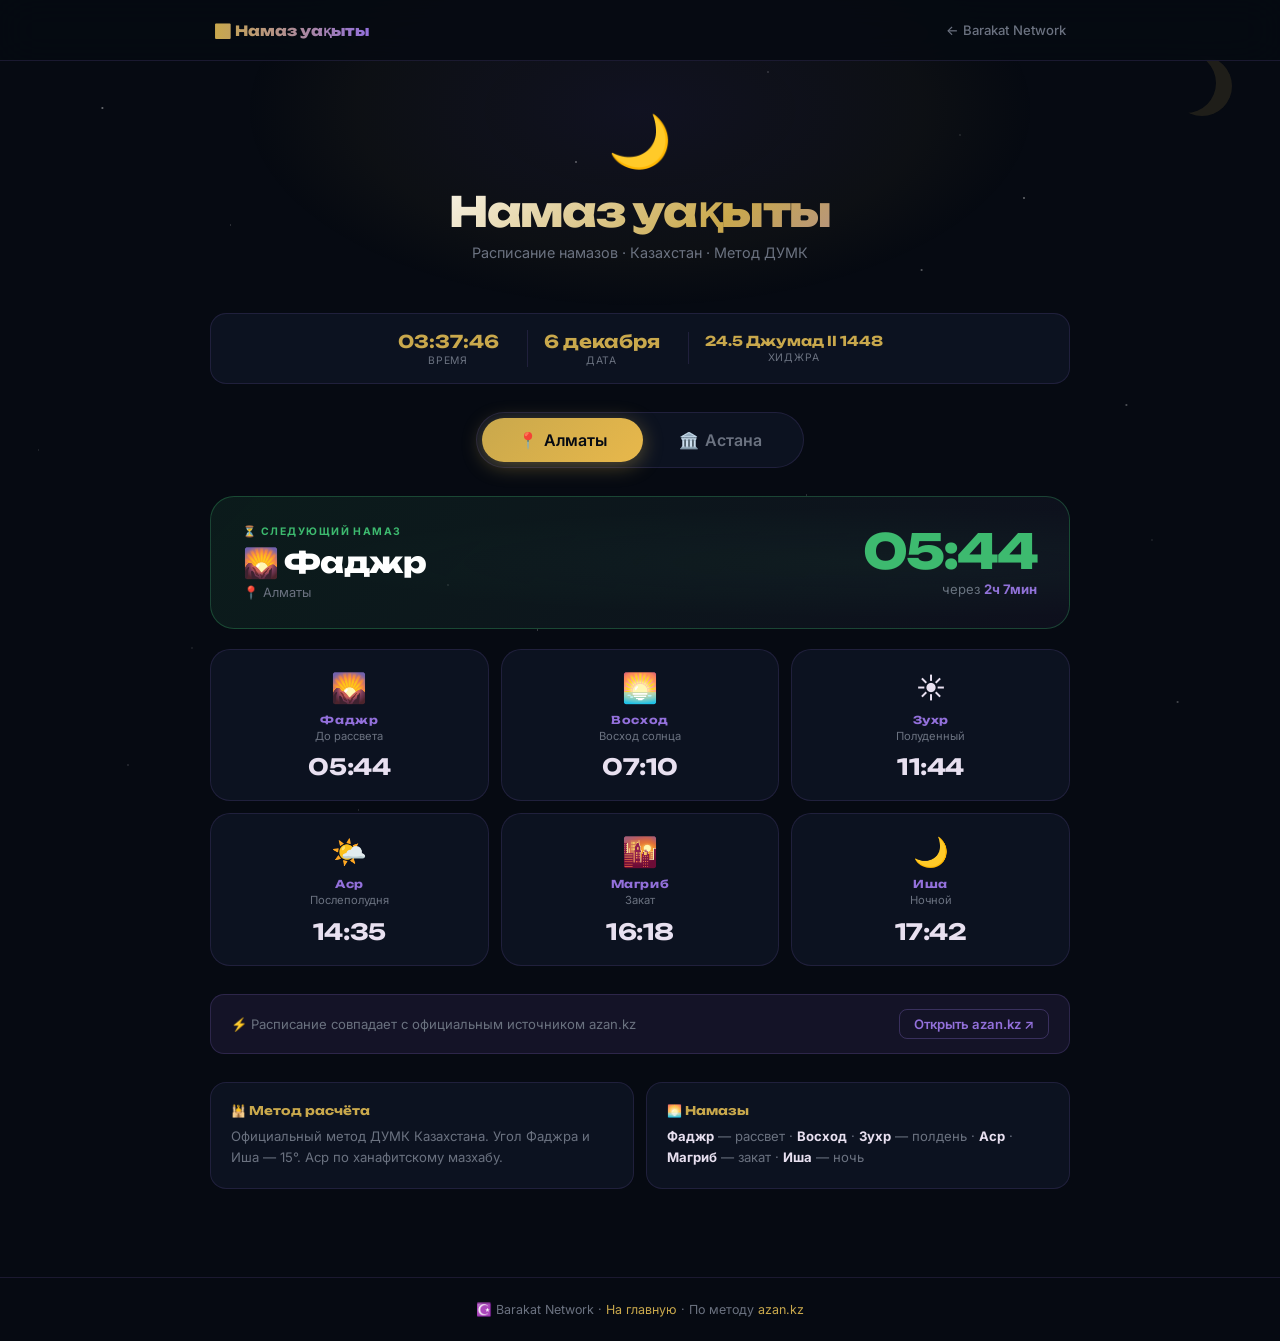
==== namaz.html @ cb5cf032 "Create namaz.html" ====
<!DOCTYPE html>
<html lang="ru">
<head>
  <meta charset="UTF-8" />
  <meta name="viewport" content="width=device-width, initial-scale=1.0" />
  <title>Намаз уакыты — Barakat Network</title>
  <link rel="preconnect" href="https://fonts.googleapis.com" />
  <link rel="preconnect" href="https://fonts.gstatic.com" crossorigin />
  <link href="https://fonts.googleapis.com/css2?family=Unbounded:wght@400;600;800&family=Inter:wght@400;500;600&display=swap" rel="stylesheet" />
  <style>
    :root {
      --bg:      #060a12;
      --card:    #0c1220;
      --border:  rgba(147,112,219,0.15);
      --gold:    #c9a84c;
      --gdim:    rgba(201,168,76,0.1);
      --violet:  #9370db;
      --vdim:    rgba(147,112,219,0.1);
      --green:   #3dba6f;
      --text:    #e8e0f0;
      --muted:   #6b7280;
      --display: "Unbounded", sans-serif;
      --body:    "Inter", sans-serif;
      --r:       20px;
    }
    *, *::before, *::after { box-sizing: border-box; margin: 0; padding: 0; }
    html { scroll-behavior: smooth; }
    body { background: var(--bg); color: var(--text); font-family: var(--body); min-height: 100vh; overflow-x: hidden; }

    /* ── STARFIELD ── */
    .stars { position: fixed; inset: 0; z-index: 0; pointer-events: none; overflow: hidden; }
    .stars::before, .stars::after {
      content: ""; position: absolute; inset: 0;
      background-image:
        radial-gradient(1.5px 1.5px at  8% 12%, rgba(255,255,255,0.55) 0%, transparent 100%),
        radial-gradient(1px   1px   at 22% 38%, rgba(255,255,255,0.35) 0%, transparent 100%),
        radial-gradient(1.5px 1.5px at 45% 18%, rgba(255,255,255,0.5)  0%, transparent 100%),
        radial-gradient(1px   1px   at 63% 55%, rgba(255,255,255,0.3)  0%, transparent 100%),
        radial-gradient(1.5px 1.5px at 80% 22%, rgba(255,255,255,0.55) 0%, transparent 100%),
        radial-gradient(1px   1px   at 15% 72%, rgba(255,255,255,0.25) 0%, transparent 100%),
        radial-gradient(1px   1px   at 55% 82%, rgba(255,255,255,0.35) 0%, transparent 100%),
        radial-gradient(1.5px 1.5px at 88% 45%, rgba(255,255,255,0.4)  0%, transparent 100%),
        radial-gradient(1px   1px   at 35% 65%, rgba(255,255,255,0.3)  0%, transparent 100%),
        radial-gradient(1.5px 1.5px at 72% 30%, rgba(255,255,255,0.45) 0%, transparent 100%),
        radial-gradient(1px   1px   at  3% 50%, rgba(255,255,255,0.2)  0%, transparent 100%),
        radial-gradient(1px   1px   at 60%  8%, rgba(255,255,255,0.45) 0%, transparent 100%),
        radial-gradient(1.5px 1.5px at 92% 78%, rgba(255,255,255,0.35) 0%, transparent 100%),
        radial-gradient(1px   1px   at 28% 90%, rgba(255,255,255,0.25) 0%, transparent 100%),
        radial-gradient(1px   1px   at 50% 48%, rgba(255,255,255,0.2)  0%, transparent 100%);
      animation: twinkle 6s ease-in-out infinite alternate;
    }
    .stars::after {
      background-image:
        radial-gradient(1px 1px at 18% 25%, rgba(255,255,255,0.3) 0%, transparent 100%),
        radial-gradient(1px 1px at 42% 70%, rgba(255,255,255,0.4) 0%, transparent 100%),
        radial-gradient(1px 1px at 75% 15%, rgba(255,255,255,0.3) 0%, transparent 100%),
        radial-gradient(1px 1px at 90% 60%, rgba(255,255,255,0.25) 0%, transparent 100%),
        radial-gradient(1px 1px at 10% 85%, rgba(255,255,255,0.35) 0%, transparent 100%);
      animation-delay: 3s;
    }
    @keyframes twinkle { 0%{opacity:0.7} 100%{opacity:1} }

    /* ── AURORA ── */
    .aurora {
      position: fixed; top: -10%; left: 50%; transform: translateX(-50%);
      width: 800px; height: 400px; pointer-events: none; z-index: 0;
      background: radial-gradient(ellipse at 50% 50%, rgba(147,112,219,0.08) 0%, rgba(201,168,76,0.04) 50%, transparent 70%);
      animation: pulse 8s ease-in-out infinite;
    }
    @keyframes pulse { 0%,100%{opacity:1;transform:translateX(-50%) scale(1)} 50%{opacity:0.6;transform:translateX(-50%) scale(1.15)} }

    /* ── MOON ── */
    .moon {
      position: fixed; top: 56px; right: 48px; width: 60px; height: 60px;
      border-radius: 50%; box-shadow: inset -16px -3px 0 0 var(--gold);
      opacity: 0.13; pointer-events: none; z-index: 0;
      animation: moonFloat 7s ease-in-out infinite;
    }
    @keyframes moonFloat { 0%,100%{transform:translateY(0) rotate(-12deg)} 50%{transform:translateY(-12px) rotate(-12deg)} }

    /* ── NAV ── */
    nav {
      position: sticky; top: 0; z-index: 100;
      background: rgba(6,10,18,0.9); backdrop-filter: blur(20px);
      border-bottom: 1px solid var(--border);
    }
    .nav-inner {
      display: flex; align-items: center; justify-content: space-between;
      max-width: 900px; margin: 0 auto; padding: 0 24px; height: 60px;
    }
    .nav-logo {
      font-family: var(--display); font-size: 0.88rem; font-weight: 800;
      background: linear-gradient(90deg, var(--gold), var(--violet));
      -webkit-background-clip: text; -webkit-text-fill-color: transparent; background-clip: text;
    }
    .nav-back {
      font-size: 0.82rem; font-weight: 500; color: var(--muted);
      text-decoration: none; transition: color 0.2s;
    }
    .nav-back:hover { color: var(--text); }

    /* ── WRAPPER ── */
    .page { position: relative; z-index: 1; max-width: 900px; margin: 0 auto; padding: 0 20px 60px; }

    /* ── HERO ── */
    .hero { text-align: center; padding: 48px 0 32px; }
    .hero-icon { font-size: 3.2rem; display: block; animation: moonFloat 6s ease-in-out infinite; margin-bottom: 16px; }
    .hero h1 {
      font-family: var(--display); font-size: clamp(1.6rem,5vw,2.6rem); font-weight: 800;
      letter-spacing: -0.03em; line-height: 1.15; margin-bottom: 8px;
      background: linear-gradient(135deg, #fff 20%, var(--gold) 60%, var(--violet) 100%);
      -webkit-background-clip: text; -webkit-text-fill-color: transparent; background-clip: text;
    }
    .hero-sub { color: var(--muted); font-size: 0.9rem; }

    /* ── DATETIME ── */
    .dt-bar {
      display: flex; align-items: center; justify-content: center; gap: 0;
      background: var(--card); border: 1px solid var(--border);
      border-radius: 16px; padding: 16px 24px; margin: 20px 0 28px;
      flex-wrap: wrap; gap: 12px;
    }
    .dt-item { text-align: center; padding: 0 16px; }
    .dt-item + .dt-item { border-left: 1px solid var(--border); }
    .dt-val { font-family: var(--display); font-size: 1.1rem; font-weight: 700; color: var(--gold); }
    .dt-lbl { font-size: 0.65rem; color: var(--muted); text-transform: uppercase; letter-spacing: 0.08em; margin-top: 2px; }

    /* ── CITY SWITCHER ── */
    .city-switcher {
      display: flex; align-items: center; justify-content: center;
      gap: 0; margin: 0 0 28px; position: relative;
    }
    .switcher-track {
      display: flex; background: var(--card); border: 1px solid var(--border);
      border-radius: 999px; padding: 5px; position: relative; gap: 0;
    }
    .city-tab {
      position: relative; z-index: 2;
      padding: 12px 36px; border-radius: 999px; border: none; background: none;
      font-family: var(--body); font-size: 1rem; font-weight: 600;
      color: var(--muted); cursor: pointer; transition: color 0.3s;
      white-space: nowrap;
    }
    .city-tab.active { color: var(--bg); }
    .switcher-pill {
      position: absolute; top: 5px; bottom: 5px; left: 5px;
      border-radius: 999px;
      background: linear-gradient(135deg, var(--gold), #e8b84b);
      box-shadow: 0 4px 20px rgba(201,168,76,0.4);
      transition: transform 0.35s cubic-bezier(0.34,1.56,0.64,1), width 0.3s;
      z-index: 1;
    }
    .city-emoji {
      display: inline-block; margin-right: 6px;
      transition: transform 0.3s;
    }

    /* ── NEXT PRAYER ── */
    .next-prayer {
      background: linear-gradient(135deg, rgba(61,186,111,0.1) 0%, rgba(147,112,219,0.06) 100%);
      border: 1px solid rgba(61,186,111,0.3); border-radius: 24px;
      padding: 28px 32px; margin-bottom: 20px;
      display: flex; align-items: center; justify-content: space-between; flex-wrap: wrap; gap: 16px;
      position: relative; overflow: hidden;
    }
    .next-prayer::before {
      content: ""; position: absolute; inset: 0;
      background: radial-gradient(ellipse at 80% 50%, rgba(61,186,111,0.06) 0%, transparent 60%);
      pointer-events: none;
    }
    .next-left .nlabel {
      font-size: 0.65rem; font-weight: 700; letter-spacing: 0.14em; text-transform: uppercase;
      color: var(--green); margin-bottom: 6px;
    }
    .next-name { font-family: var(--display); font-size: 1.8rem; font-weight: 800; letter-spacing: -0.02em; color: #fff; }
    .next-city-tag { font-size: 0.8rem; color: var(--muted); margin-top: 5px; }
    .next-right { text-align: right; }
    .next-time { font-family: var(--display); font-size: 3rem; font-weight: 800; color: var(--green); letter-spacing: -0.04em; line-height: 1; }
    .next-cd { font-size: 0.82rem; color: var(--muted); margin-top: 6px; }
    .next-cd span { color: var(--violet); font-weight: 700; }

    /* ── PRAYER CARDS ── */
    .prayers-grid {
      display: grid; grid-template-columns: repeat(3, 1fr); gap: 12px;
      margin-bottom: 28px;
    }
    .prayer-card {
      background: var(--card); border: 1px solid var(--border); border-radius: var(--r);
      padding: 20px 14px; text-align: center;
      transition: transform 0.25s, border-color 0.25s, box-shadow 0.25s;
      position: relative; overflow: hidden;
    }
    .prayer-card::after {
      content: ""; position: absolute; top: 0; left: 0; right: 0; height: 2px;
      background: linear-gradient(90deg, transparent, var(--gold), transparent);
      opacity: 0; transition: opacity 0.3s;
    }
    .prayer-card.current {
      border-color: rgba(61,186,111,0.5);
      background: linear-gradient(135deg, rgba(61,186,111,0.08), rgba(147,112,219,0.04));
      box-shadow: 0 0 30px rgba(61,186,111,0.12);
    }
    .prayer-card.current::after {
      background: linear-gradient(90deg, transparent, var(--green), transparent); opacity: 1;
    }
    .prayer-card.passed { opacity: 0.35; }
    .prayer-card:not(.passed):not(.current):hover { transform: translateY(-3px); border-color: rgba(201,168,76,0.25); }
    .p-emoji { font-size: 1.8rem; margin-bottom: 8px; display: block; }
    .p-name { font-family: var(--display); font-size: 0.68rem; font-weight: 700; letter-spacing: 0.05em; color: var(--violet); margin-bottom: 2px; }
    .p-sub { font-size: 0.7rem; color: var(--muted); margin-bottom: 10px; line-height: 1.3; }
    .p-time { font-family: var(--display); font-size: 1.4rem; font-weight: 700; color: var(--text); letter-spacing: -0.02em; }
    .prayer-card.current .p-time { color: var(--green); }
    .p-now { display: inline-block; margin-top: 7px; font-size: 0.58rem; font-weight: 700; letter-spacing: 0.1em;
      text-transform: uppercase; padding: 3px 8px; border-radius: 999px;
      background: rgba(61,186,111,0.12); color: var(--green); border: 1px solid rgba(61,186,111,0.3); }

    /* ── CITY TRANSITION ── */
    .prayers-wrap { transition: opacity 0.3s, transform 0.3s; }
    .prayers-wrap.switching { opacity: 0; transform: translateY(8px); }

    /* ── INFO ── */
    .info-row {
      display: grid; grid-template-columns: 1fr 1fr; gap: 12px; margin-bottom: 28px;
    }
    .info-card {
      background: var(--card); border: 1px solid var(--border); border-radius: 16px; padding: 20px;
    }
    .info-card h4 { font-family: var(--display); font-size: 0.75rem; font-weight: 700; color: var(--gold); margin-bottom: 8px; }
    .info-card p { font-size: 0.82rem; color: var(--muted); line-height: 1.6; }
    .info-card a { color: var(--violet); text-decoration: none; }

    /* ── AZAN LINK ── */
    .azan-link-bar {
      display: flex; align-items: center; justify-content: space-between; flex-wrap: wrap; gap: 12px;
      background: var(--vdim); border: 1px solid rgba(147,112,219,0.2);
      border-radius: 14px; padding: 14px 20px; margin-bottom: 28px;
    }
    .azan-link-bar span { font-size: 0.82rem; color: var(--muted); }
    .azan-link-bar a {
      display: inline-flex; align-items: center; gap: 6px;
      font-size: 0.82rem; font-weight: 600; color: var(--violet);
      border: 1px solid rgba(147,112,219,0.3); padding: 6px 14px;
      border-radius: 8px; text-decoration: none; transition: background 0.2s;
    }
    .azan-link-bar a:hover { background: rgba(147,112,219,0.12); }

    /* ── FOOTER ── */
    footer {
      position: relative; z-index: 1; text-align: center; padding: 24px;
      border-top: 1px solid var(--border); color: var(--muted); font-size: 0.78rem;
    }
    footer a { color: var(--gold); text-decoration: none; }

    @media (max-width: 560px) {
      .prayers-grid { grid-template-columns: repeat(2, 1fr); }
      .next-prayer { flex-direction: column; }
      .next-right { text-align: left; }
      .next-time { font-size: 2.2rem; }
      .info-row { grid-template-columns: 1fr; }
      .city-tab { padding: 10px 24px; font-size: 0.9rem; }
      .dt-item { padding: 0 10px; }
    }
  </style>
</head>
<body>
<div class="stars"></div>
<div class="aurora"></div>
<div class="moon"></div>

<nav>
  <div class="nav-inner">
    <span class="nav-logo">☪️ Намаз уақыты</span>
    <a href="barakat.html" class="nav-back">← Barakat Network</a>
  </div>
</nav>

<div class="page">

  <!-- HERO -->
  <div class="hero">
    <span class="hero-icon">🌙</span>
    <h1>Намаз уақыты</h1>
    <p class="hero-sub">Расписание намазов · Казахстан · Метод ДУМК</p>
  </div>

  <!-- DATETIME -->
  <div class="dt-bar">
    <div class="dt-item"><div class="dt-val" id="clock">--:--:--</div><div class="dt-lbl">Время</div></div>
    <div class="dt-item"><div class="dt-val" id="date-ru">---</div><div class="dt-lbl">Дата</div></div>
    <div class="dt-item"><div class="dt-val" id="hijri" style="font-size:0.85rem">---</div><div class="dt-lbl">Хиджра</div></div>
  </div>

  <!-- CITY SWITCHER -->
  <div class="city-switcher">
    <div class="switcher-track" id="switcherTrack">
      <div class="switcher-pill" id="switcherPill"></div>
      <button class="city-tab active" id="tab0" onclick="switchCity(0)">
        <span class="city-emoji">📍</span>Алматы
      </button>
      <button class="city-tab" id="tab1" onclick="switchCity(1)">
        <span class="city-emoji">🏛️</span>Астана
      </button>
    </div>
  </div>

  <!-- NEXT PRAYER -->
  <div class="next-prayer">
    <div class="next-left">
      <div class="nlabel">⏳ Следующий намаз</div>
      <div class="next-name" id="nextName">—</div>
      <div class="next-city-tag" id="nextCityTag">—</div>
    </div>
    <div class="next-right">
      <div class="next-time" id="nextTime">--:--</div>
      <div class="next-cd">через <span id="countdown">—</span></div>
    </div>
  </div>

  <!-- PRAYER CARDS -->
  <div class="prayers-wrap" id="prayersWrap">
    <div class="prayers-grid" id="prayersGrid"></div>
  </div>

  <!-- AZAN.KZ LINK -->
  <div class="azan-link-bar">
    <span>⚡ Расписание совпадает с официальным источником azan.kz</span>
    <a href="https://azan.kz/asr/day/almaty" target="_blank" id="azanLink">
      Открыть azan.kz ↗
    </a>
  </div>

  <!-- INFO -->
  <div class="info-row">
    <div class="info-card">
      <h4>🕌 Метод расчёта</h4>
      <p>Официальный метод ДУМК Казахстана. Угол Фаджра и Иша — 15°. Аср по ханафитскому мазхабу.</p>
    </div>
    <div class="info-card">
      <h4>🌅 Намазы</h4>
      <p><b style="color:var(--text)">Фаджр</b> — рассвет · <b style="color:var(--text)">Восход</b> · <b style="color:var(--text)">Зухр</b> — полдень · <b style="color:var(--text)">Аср</b> · <b style="color:var(--text)">Магриб</b> — закат · <b style="color:var(--text)">Иша</b> — ночь</p>
    </div>
  </div>

</div>

<footer>
  ☪️ Barakat Network · <a href="barakat.html">На главную</a> · По методу <a href="https://azan.kz" target="_blank">azan.kz</a>
</footer>

<script>
// ── ДАННЫЕ ────────────────────────────────────────────────────────────────
const CITIES = [
  { name: "Алматы", label: "📍 Алматы", lat: 43.238, lng: 76.946, tz: 5, slug: "almaty" },
  { name: "Астана", label: "🏛️ Астана", lat: 51.128, lng: 71.430, tz: 5, slug: "astana" },
];

const PRAYERS = [
  { key:"fajr",    kz:"Фаджр",   ru:"До рассвета",   emoji:"🌄" },
  { key:"sunrise", kz:"Восход",  ru:"Восход солнца",  emoji:"🌅" },
  { key:"dhuhr",   kz:"Зухр",    ru:"Полуденный",     emoji:"☀️" },
  { key:"asr",     kz:"Аср",     ru:"Послеполудня",   emoji:"🌤️" },
  { key:"maghrib", kz:"Магриб",  ru:"Закат",          emoji:"🌇" },
  { key:"isha",    kz:"Иша",     ru:"Ночной",         emoji:"🌙" },
];

// ── РАСЧЁТ (метод ДУМК: Фаджр 15°, Иша 15°, Аср Ханафи) ────────────────
const R=Math.PI/180, D=180/Math.PI;
function jd(y,m,d){if(m<=2){y--;m+=12;}const A=Math.floor(y/100),B=2-A+Math.floor(A/4);return Math.floor(365.25*(y+4716))+Math.floor(30.6001*(m+1))+d+B-1524.5;}
function sun(j){
  const T=(j-2451545)/36525, L0=280.46646+36000.76983*T, M=357.52911+35999.05029*T, e=0.016708634-0.000042037*T;
  const C=(1.914602-0.004817*T-0.000014*T*T)*Math.sin(M*R)+(0.019993-0.000101*T)*Math.sin(2*M*R)+0.000289*Math.sin(3*M*R);
  const om=125.04-1934.136*T, lam=L0+C-0.00569-0.00478*Math.sin(om*R), eps=23.439291-0.013004*T+0.00256*Math.cos(om*R);
  const decl=Math.asin(Math.sin(eps*R)*Math.sin(lam*R))*D;
  const y2=Math.tan((eps/2)*R)**2;
  const eqt=(y2*Math.sin(2*L0*R)-2*e*Math.sin(M*R)+4*e*y2*Math.sin(M*R)*Math.cos(2*L0*R)-0.5*y2*y2*Math.sin(4*L0*R)-1.25*e*e*Math.sin(2*M*R))*D*4;
  return{decl,eqt};
}
function ha(lat,decl,alt){const c=(Math.sin(alt*R)-Math.sin(lat*R)*Math.sin(decl*R))/(Math.cos(lat*R)*Math.cos(decl*R));return Math.acos(Math.max(-1,Math.min(1,c)))*D;}
function fmt(m){m=((m%1440)+1440)%1440;return String(Math.floor(m/60)).padStart(2,'0')+':'+String(Math.round(m%60)).padStart(2,'0');}
function t2m(t){const[h,m]=t.split(':').map(Number);return h*60+m;}

function calcPrayers(date, lat, lng, tz) {
  const j = jd(date.getFullYear(), date.getMonth()+1, date.getDate()) + 0.5;
  const {decl, eqt} = sun(j);
  const noon = 720 - lng*4 - eqt + tz*60;
  const haR = ha(lat, decl, -0.8333);
  const asrAlt = Math.atan(1/(2 + Math.tan(Math.abs(lat-decl)*R)))*D;
  return {
    fajr:    fmt(noon - ha(lat, decl, -15)*4),
    sunrise: fmt(noon - haR*4),
    dhuhr:   fmt(noon + 1),
    asr:     fmt(noon + ha(lat, decl, asrAlt)*4),
    maghrib: fmt(noon + haR*4 + 1),
    isha:    fmt(noon + ha(lat, decl, -15)*4),
  };
}

// ── ХИДЖРИ ───────────────────────────────────────────────────────────────
function toHijri(date) {
  const j = Math.floor(jd(date.getFullYear(), date.getMonth()+1, date.getDate())) + 0.5;
  const l = j - 1948440 + 10632, n = Math.floor((l-1)/10631);
  const ll = l - 10631*n + 354;
  const jj = Math.floor((10985-ll)/5316)*Math.floor(50*ll/17719) + Math.floor(ll/5670)*Math.floor(43*ll/15238);
  const lll = ll - Math.floor((30-jj)/15)*Math.floor(17719*jj/50) - Math.floor(jj/16)*Math.floor(15238*jj/43) + 29;
  const mo = Math.floor(24*lll/709), day = lll - Math.floor(709*mo/24), year = 30*n + jj - 30;
  const M=['Мухаррам','Сафар','Рабиъ I','Рабиъ II','Джумад I','Джумад II','Раджаб','Шаабан','Рамадан','Шавваль','Зуль-Каада','Зуль-Хиджа'];
  return `${day} ${M[mo-1]} ${year}`;
}

// ── STATE ─────────────────────────────────────────────────────────────────
let selectedCity = 0;

// ── SWITCHER ──────────────────────────────────────────────────────────────
function initSwitcher() {
  const pill = document.getElementById('switcherPill');
  const tab0 = document.getElementById('tab0');
  pill.style.width = tab0.offsetWidth + 'px';
  pill.style.transform = 'translateX(0)';
}

function switchCity(idx) {
  if (idx === selectedCity) return;
  selectedCity = idx;
  const tabs = document.querySelectorAll('.city-tab');
  tabs.forEach((t,i) => t.classList.toggle('active', i===idx));
  // move pill
  const pill = document.getElementById('switcherPill');
  const track = document.getElementById('switcherTrack');
  const tabEl = document.getElementById('tab'+idx);
  pill.style.width = tabEl.offsetWidth + 'px';
  const offset = tabEl.offsetLeft - track.querySelector('.switcher-pill').offsetLeft + 0;
  // Calculate by summing previous tab widths
  let left = 0;
  for(let i=0;i<idx;i++) left += document.getElementById('tab'+i).offsetWidth;
  pill.style.transform = `translateX(${left}px)`;
  // update azan link
  document.getElementById('azanLink').href = `https://azan.kz/asr/day/${CITIES[idx].slug}`;
  // animate switch
  const wrap = document.getElementById('prayersWrap');
  wrap.classList.add('switching');
  setTimeout(() => { renderAll(new Date()); wrap.classList.remove('switching'); }, 280);
}

// ── RENDER ────────────────────────────────────────────────────────────────
function renderAll(now) {
  const c = CITIES[selectedCity];
  const times = calcPrayers(now, c.lat, c.lng, c.tz);
  const curMin = now.getHours()*60 + now.getMinutes();
  const mins = PRAYERS.map(p => t2m(times[p.key]));
  let curP = -1;
  for(let i=mins.length-1;i>=0;i--) { if(curMin>=mins[i]) { curP=i; break; } }

  // Prayer cards
  const grid = document.getElementById('prayersGrid');
  grid.innerHTML = '';
  PRAYERS.forEach((p,i) => {
    const isCur = i===curP, isPast = i<curP;
    const div = document.createElement('div');
    div.className = 'prayer-card'+(isCur?' current':'')+(isPast?' passed':'');
    div.innerHTML = `<span class="p-emoji">${p.emoji}</span><div class="p-name">${p.kz}</div><div class="p-sub">${p.ru}</div><div class="p-time">${times[p.key]}</div>${isCur?'<span class="p-now">Сейчас</span>':''}`;
    grid.appendChild(div);
  });

  // Next prayer
  let nxt=null, nm=Infinity;
  PRAYERS.forEach(p => { const m=t2m(times[p.key]); if(m>curMin&&m<nm){nm=m;nxt=p;} });
  if(!nxt){nxt=PRAYERS[0];nm=t2m(times.fajr)+1440;}
  const diff=nm-curMin, hh=Math.floor(diff/60), mm=diff%60;
  document.getElementById('nextName').textContent = nxt.emoji+' '+nxt.kz;
  document.getElementById('nextTime').textContent = times[nxt.key];
  document.getElementById('nextCityTag').textContent = '📍 '+c.name;
  document.getElementById('countdown').textContent = hh>0?`${hh}ч ${mm}мин`:`${mm} мин`;
}

// ── CLOCK ─────────────────────────────────────────────────────────────────
let lastMin = -1;
function tick() {
  const now = new Date();
  document.getElementById('clock').textContent = now.toLocaleTimeString('ru-RU');
  document.getElementById('date-ru').textContent = now.toLocaleDateString('ru-RU',{day:'numeric',month:'long'});
  document.getElementById('hijri').textContent = toHijri(now);
  const cm = now.getHours()*60+now.getMinutes();
  if(cm!==lastMin){ lastMin=cm; renderAll(now); } else {
    // just update countdown
    const c=CITIES[selectedCity], times=calcPrayers(now,c.lat,c.lng,c.tz), curMin=cm;
    let nxt=null,nm=Infinity;
    PRAYERS.forEach(p=>{const m=t2m(times[p.key]);if(m>curMin&&m<nm){nm=m;nxt=p;}});
    if(!nxt){nm=t2m(times.fajr)+1440;}
    const diff=nm-curMin,hh=Math.floor(diff/60),mm2=diff%60;
    document.getElementById('countdown').textContent=hh>0?`${hh}ч ${mm2}мин`:`${mm2} мин`;
  }
}

// ── INIT ──────────────────────────────────────────────────────────────────
window.addEventListener('load', () => {
  initSwitcher();
  renderAll(new Date());
  tick();
  setInterval(tick, 1000);
});
</script>
</body>
</html>
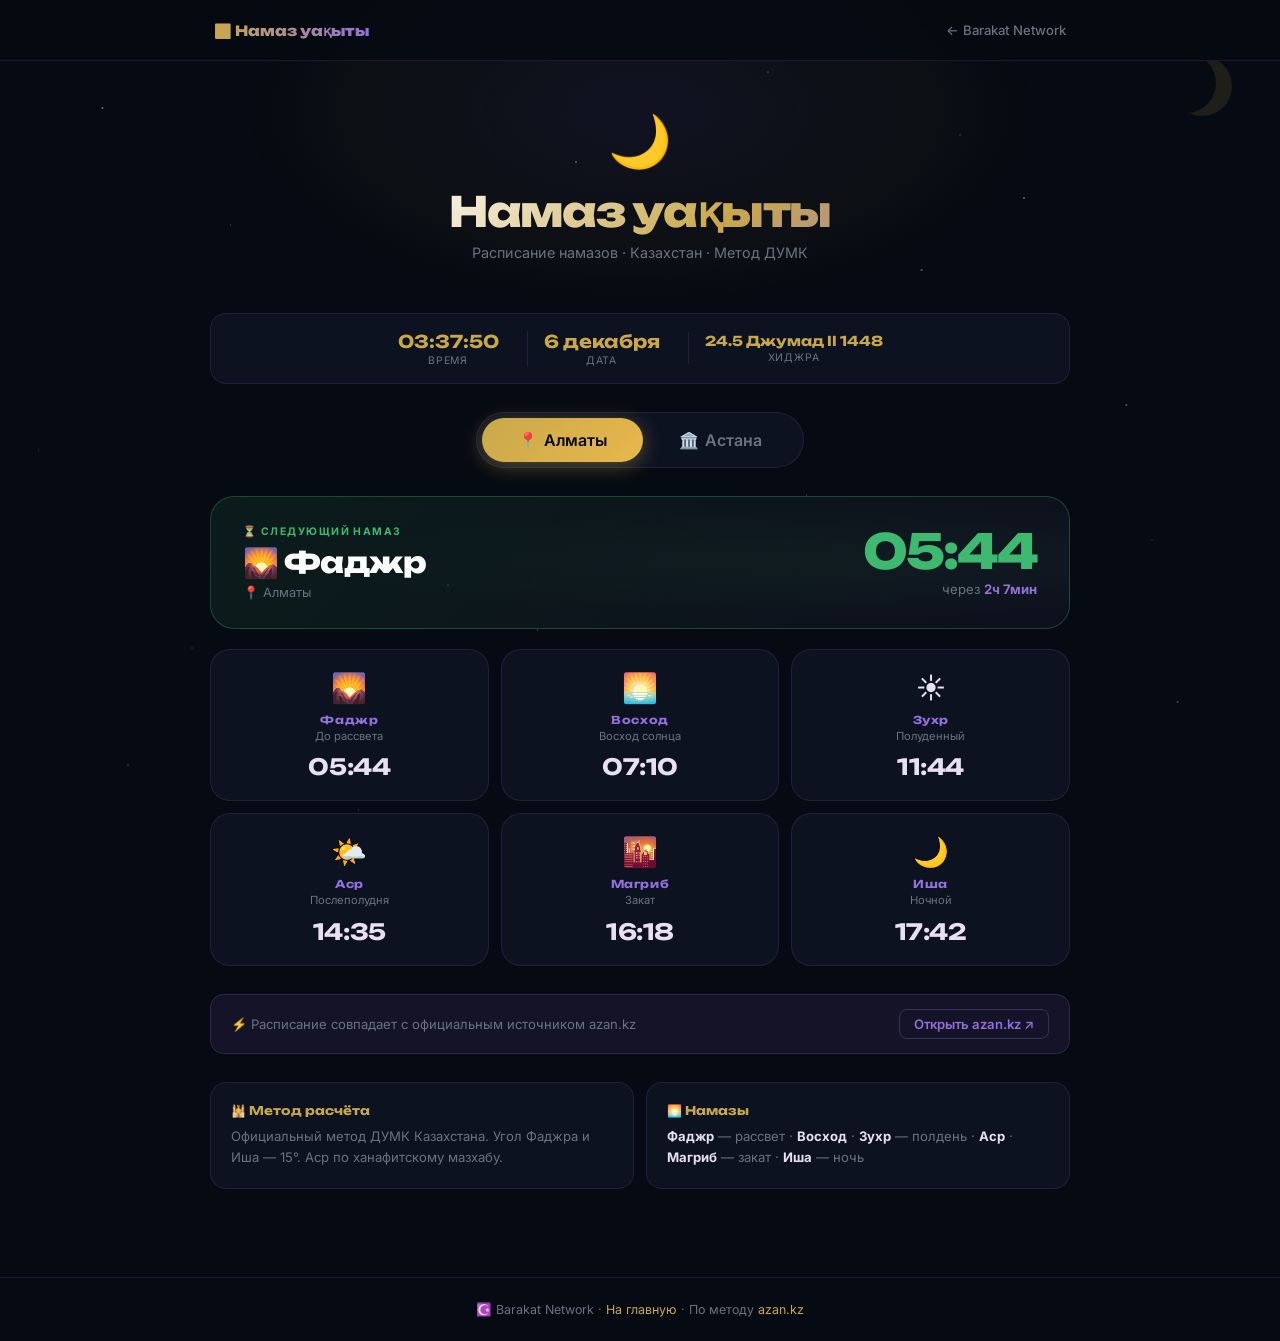
==== commit 230b0646: "namaz.html" ====
--- a/namaz.html
+++ b/namaz.html
@@ -1,9 +1,12 @@
 <!DOCTYPE html>
 <html lang="ru">
 <head>
+  <meta http-equiv="Cache-Control" content="no-cache, no-store, must-revalidate" />
+  <meta http-equiv="Pragma" content="no-cache" />
+  <meta http-equiv="Expires" content="0" />
   <meta charset="UTF-8" />
   <meta name="viewport" content="width=device-width, initial-scale=1.0" />
-  <title>Намаз уакыты — Barakat Network</title>
+  <title>Намаз уақыты — Barakat Network</title>
   <link rel="preconnect" href="https://fonts.googleapis.com" />
   <link rel="preconnect" href="https://fonts.gstatic.com" crossorigin />
   <link href="https://fonts.googleapis.com/css2?family=Unbounded:wght@400;600;800&family=Inter:wght@400;500;600&display=swap" rel="stylesheet" />
@@ -270,7 +273,7 @@
 <nav>
   <div class="nav-inner">
     <span class="nav-logo">☪️ Намаз уақыты</span>
-    <a href="barakat.html" class="nav-back">← Barakat Network</a>
+    <a href="barakat.html?v=2" class="nav-back">← Barakat Network</a>
   </div>
 </nav>
 
@@ -344,7 +347,7 @@
 </div>
 
 <footer>
-  ☪️ Barakat Network · <a href="barakat.html">На главную</a> · По методу <a href="https://azan.kz" target="_blank">azan.kz</a>
+  ☪️ Barakat Network · <a href="barakat.html?v=2">На главную</a> · По методу <a href="https://azan.kz" target="_blank">azan.kz</a>
 </footer>
 
 <script>
